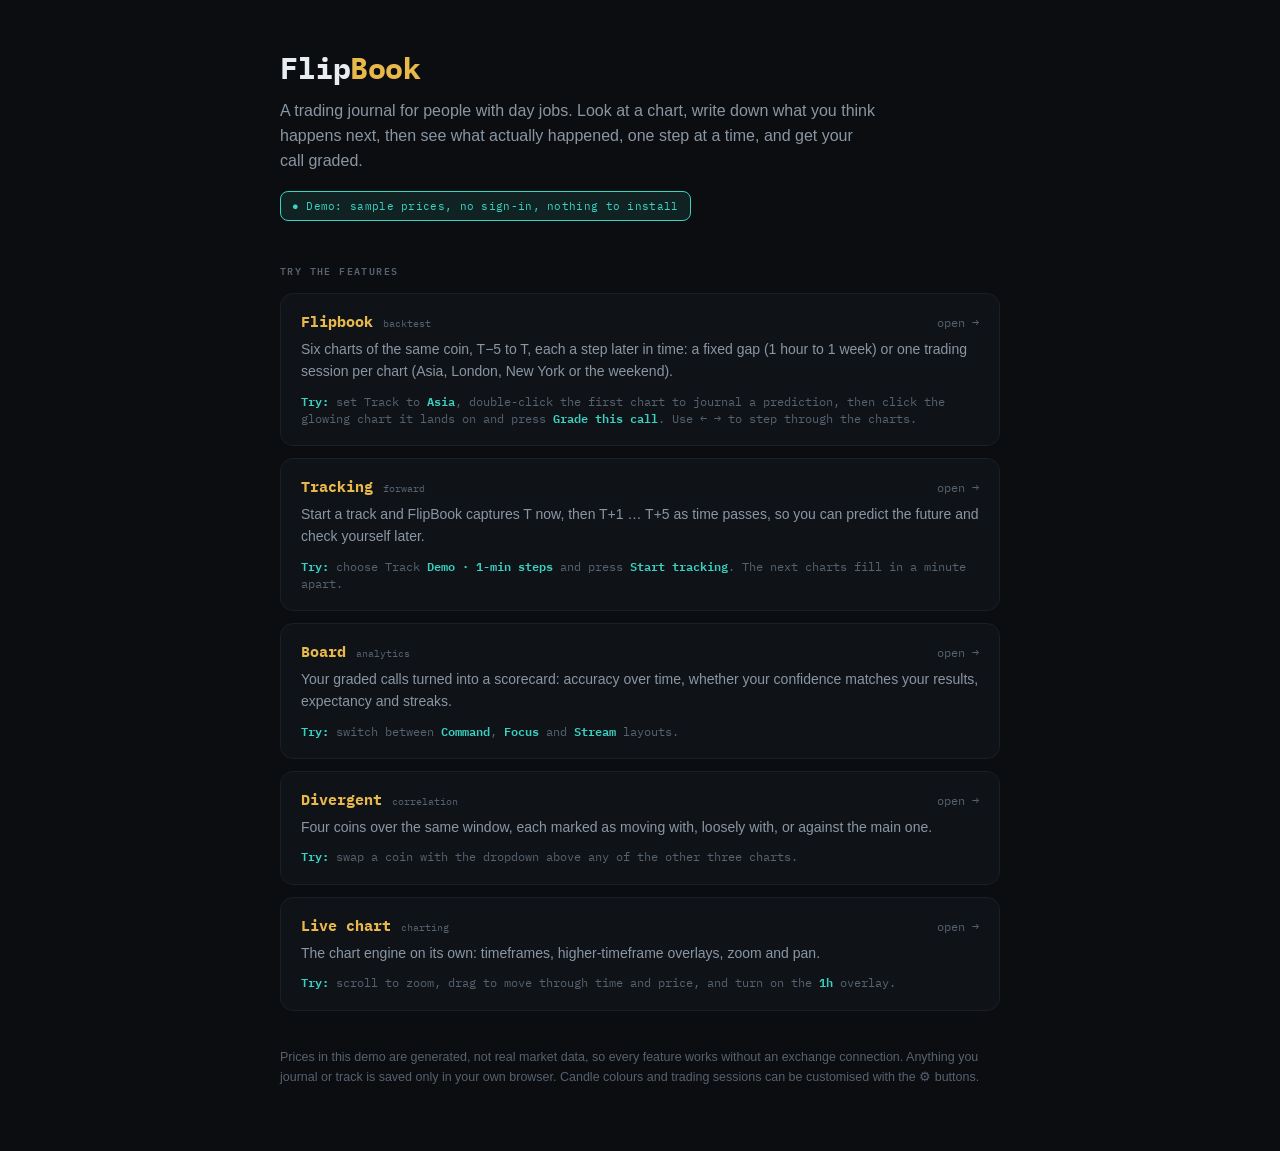
==== index.html @ 868aa477 "FlipBook demo: sample-data showcase of the app Co-Authored-By: Claude Opus 5.5 <noreply@anthropic.co" ====
<!DOCTYPE html>
<html lang="en">
<head>
<meta charset="UTF-8">
<meta name="viewport" content="width=device-width, initial-scale=1.0">
<title>FlipBook · demo</title>
<link rel="preconnect" href="https://fonts.googleapis.com">
<link rel="preconnect" href="https://fonts.gstatic.com" crossorigin>
<link href="https://fonts.googleapis.com/css2?family=IBM+Plex+Mono:wght@400;500;600;700&display=swap" rel="stylesheet">
<link rel="stylesheet" href="./lib/flipbook-tokens.css">
<style>
  * { margin: 0; padding: 0; box-sizing: border-box; }
  body { background: var(--bg); color: var(--ink); font-family: var(--sans); min-height: 100vh; }
  main { max-width: 760px; margin: 0 auto; padding: 48px 20px 64px; }
  .logo { font-family: var(--mono); font-size: 30px; font-weight: 700; letter-spacing: -0.5px; }
  .logo b { color: var(--amber); }
  .lede { margin-top: 12px; font-size: 16px; line-height: 1.55; color: var(--ink-dim); max-width: 600px; }
  .note { margin-top: 18px; display: inline-flex; gap: 8px; align-items: center; font-family: var(--mono); font-size: 11px; letter-spacing: .3px; color: var(--teal); background: var(--teal-soft); border: 1px solid var(--teal); border-radius: 8px; padding: 7px 11px; }
  h2 { margin: 40px 0 14px; font-family: var(--mono); font-size: 10px; letter-spacing: 1.4px; text-transform: uppercase; color: var(--ink-faint); font-weight: 600; }
  .cards { display: grid; gap: 12px; }
  a.card { display: block; text-decoration: none; color: inherit; background: var(--panel); border: 1px solid var(--panel-edge); border-radius: 13px; padding: 18px 20px; transition: border-color .15s, transform .15s; }
  a.card:hover { border-color: var(--amber); transform: translateY(-1px); }
  .card .top { display: flex; align-items: baseline; gap: 10px; }
  .card h3 { font-family: var(--mono); font-size: 15px; font-weight: 700; color: var(--amber); }
  .card .tag { font-family: var(--mono); font-size: 10px; color: var(--ink-faint); }
  .card .go { margin-left: auto; font-family: var(--mono); font-size: 12px; color: var(--ink-faint); }
  .card p { margin-top: 8px; font-size: 14px; line-height: 1.55; color: var(--ink-dim); }
  .card .try { margin-top: 10px; font-family: var(--mono); font-size: 11.5px; line-height: 1.5; color: var(--ink-faint); }
  .card .try b { color: var(--teal); font-weight: 600; }
  footer { margin-top: 36px; font-size: 12.5px; line-height: 1.6; color: var(--ink-faint); }
</style>
</head>
<body>
<main>
  <div class="logo">Flip<b>Book</b></div>
  <p class="lede">A trading journal for people with day jobs. Look at a chart, write down what you think happens next, then see what actually happened, one step at a time, and get your call graded.</p>
  <span class="note">● Demo: sample prices, no sign-in, nothing to install</span>

  <h2>Try the features</h2>
  <div class="cards">
    <a class="card" href="flipbook.html">
      <div class="top"><h3>Flipbook</h3><span class="tag">backtest</span><span class="go">open →</span></div>
      <p>Six charts of the same coin, T−5 to T, each a step later in time: a fixed gap (1 hour to 1 week) or one trading session per chart (Asia, London, New York or the weekend).</p>
      <p class="try"><b>Try:</b> set Track to <b>Asia</b>, double-click the first chart to journal a prediction, then click the glowing chart it lands on and press <b>Grade this call</b>. Use ← → to step through the charts.</p>
    </a>
    <a class="card" href="tracking.html">
      <div class="top"><h3>Tracking</h3><span class="tag">forward</span><span class="go">open →</span></div>
      <p>Start a track and FlipBook captures T now, then T+1 … T+5 as time passes, so you can predict the future and check yourself later.</p>
      <p class="try"><b>Try:</b> choose Track <b>Demo · 1-min steps</b> and press <b>Start tracking</b>. The next charts fill in a minute apart.</p>
    </a>
    <a class="card" href="dashboard.html">
      <div class="top"><h3>Board</h3><span class="tag">analytics</span><span class="go">open →</span></div>
      <p>Your graded calls turned into a scorecard: accuracy over time, whether your confidence matches your results, expectancy and streaks.</p>
      <p class="try"><b>Try:</b> switch between <b>Command</b>, <b>Focus</b> and <b>Stream</b> layouts.</p>
    </a>
    <a class="card" href="divergent.html">
      <div class="top"><h3>Divergent</h3><span class="tag">correlation</span><span class="go">open →</span></div>
      <p>Four coins over the same window, each marked as moving with, loosely with, or against the main one.</p>
      <p class="try"><b>Try:</b> swap a coin with the dropdown above any of the other three charts.</p>
    </a>
    <a class="card" href="engine-demo.html">
      <div class="top"><h3>Live chart</h3><span class="tag">charting</span><span class="go">open →</span></div>
      <p>The chart engine on its own: timeframes, higher-timeframe overlays, zoom and pan.</p>
      <p class="try"><b>Try:</b> scroll to zoom, drag to move through time and price, and turn on the <b>1h</b> overlay.</p>
    </a>
  </div>

  <footer>Prices in this demo are generated, not real market data, so every feature works without an exchange connection. Anything you journal or track is saved only in your own browser. Candle colours and trading sessions can be customised with the ⚙ buttons.</footer>
</main>
</body>
</html>
---- lib/flipbook-tokens.css ----
/* ============================================================================
   FlipBook · design tokens
   Single source of truth for the dark-terminal identity. Import once at the
   app root; every view reads these vars. Mirrors THEME in chart-engine.js.
     amber = signature / active   ·   teal = AI / hit / positive   ·   rose = miss
   ========================================================================== */
:root {
  /* surfaces */
  --bg:         #0b0d10;
  --panel:      #0f1318;
  --panel-2:    #11161c;
  --panel-edge: #1a2027;
  --line:       #262e37;
  --grid:       #161b21;

  /* ink */
  --ink:        #e8edf2;
  --ink-dim:    #8a96a3;
  --ink-faint:  #566270;

  /* accents */
  --amber:      #e8b84b;
  --amber-soft: rgba(232, 184, 75, 0.10);
  --teal:       #39d3c3;
  --teal-soft:  rgba(57, 211, 195, 0.10);
  --rose:       #e8584b;
  --rose-soft:  rgba(232, 88, 75, 0.10);

  /* candles */
  --candle-up:   #e8b84b;
  --candle-down: #e7e9ec;

  /* type */
  --mono: 'IBM Plex Mono', ui-monospace, 'SF Mono', Menlo, monospace;
  --sans: -apple-system, BlinkMacSystemFont, 'Helvetica Neue', Arial, sans-serif;

  /* shape */
  --radius:    12px;
  --radius-sm: 8px;
}
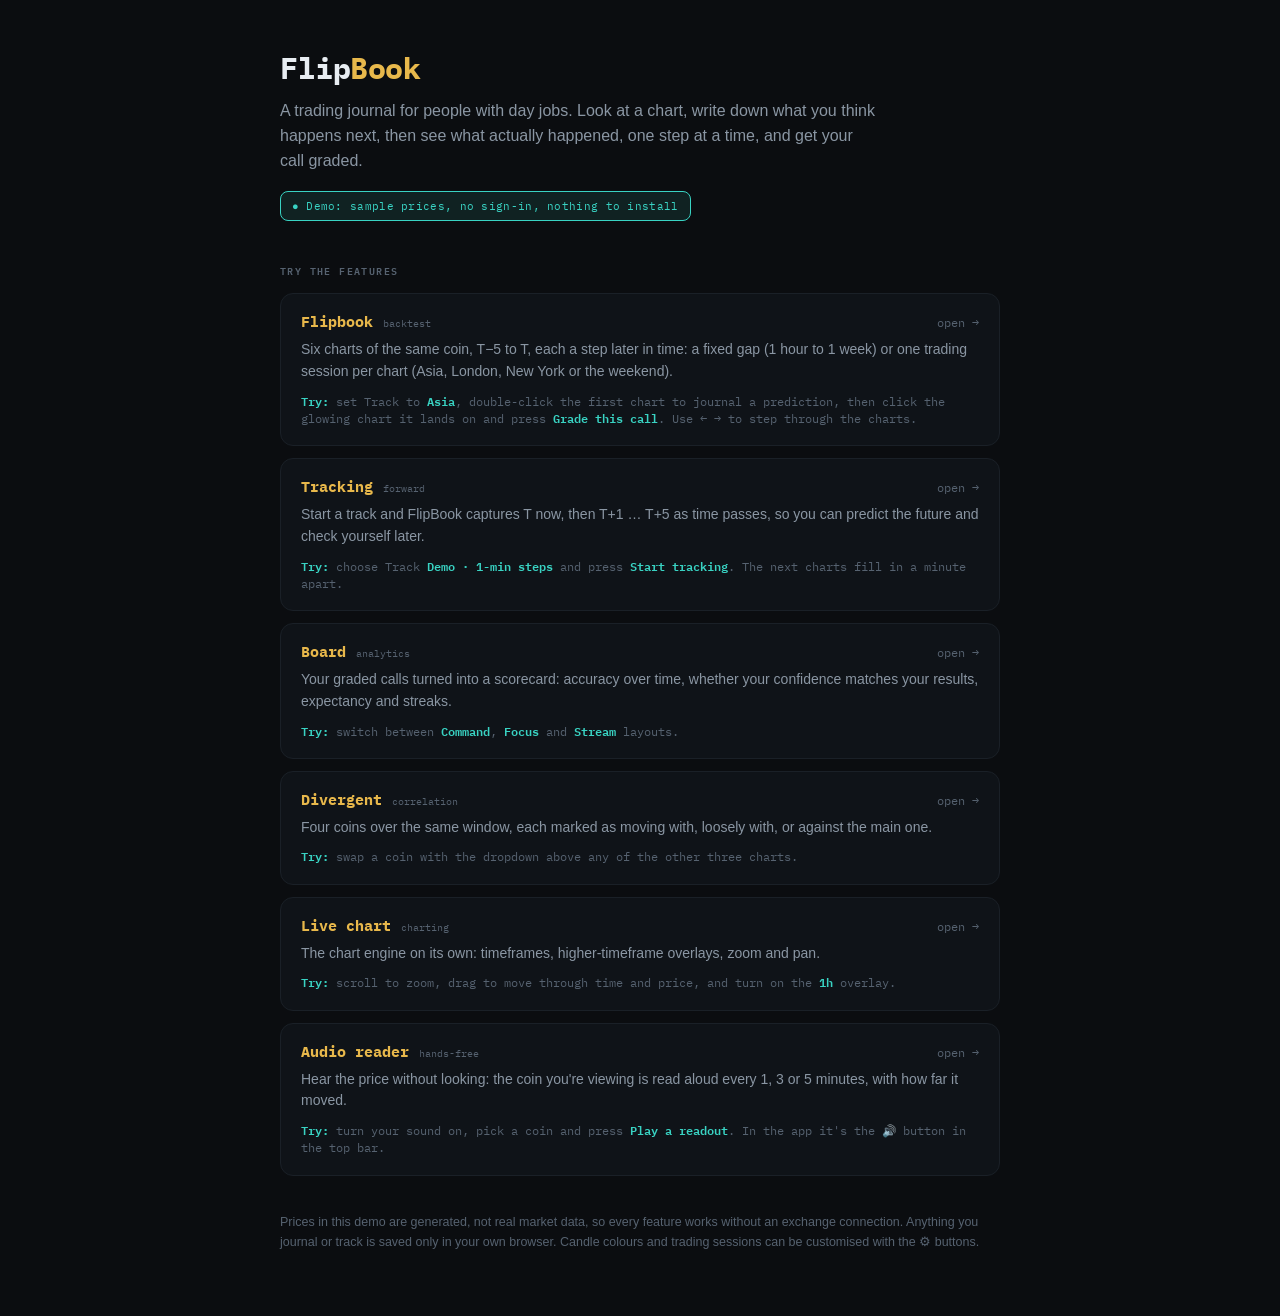
==== commit b64c3117: "Add the Audio reader tab and page; include the 🔊 price reader Rebuilt from flipbook-app with showcas" ====
--- a/index.html
+++ b/index.html
@@ -63,6 +63,11 @@
       <p>The chart engine on its own: timeframes, higher-timeframe overlays, zoom and pan.</p>
       <p class="try"><b>Try:</b> scroll to zoom, drag to move through time and price, and turn on the <b>1h</b> overlay.</p>
     </a>
+    <a class="card" href="audio.html">
+      <div class="top"><h3>Audio reader</h3><span class="tag">hands-free</span><span class="go">open →</span></div>
+      <p>Hear the price without looking: the coin you're viewing is read aloud every 1, 3 or 5 minutes, with how far it moved.</p>
+      <p class="try"><b>Try:</b> turn your sound on, pick a coin and press <b>Play a readout</b>. In the app it's the <b>🔊</b> button in the top bar.</p>
+    </a>
   </div>
 
   <footer>Prices in this demo are generated, not real market data, so every feature works without an exchange connection. Anything you journal or track is saved only in your own browser. Candle colours and trading sessions can be customised with the ⚙ buttons.</footer>
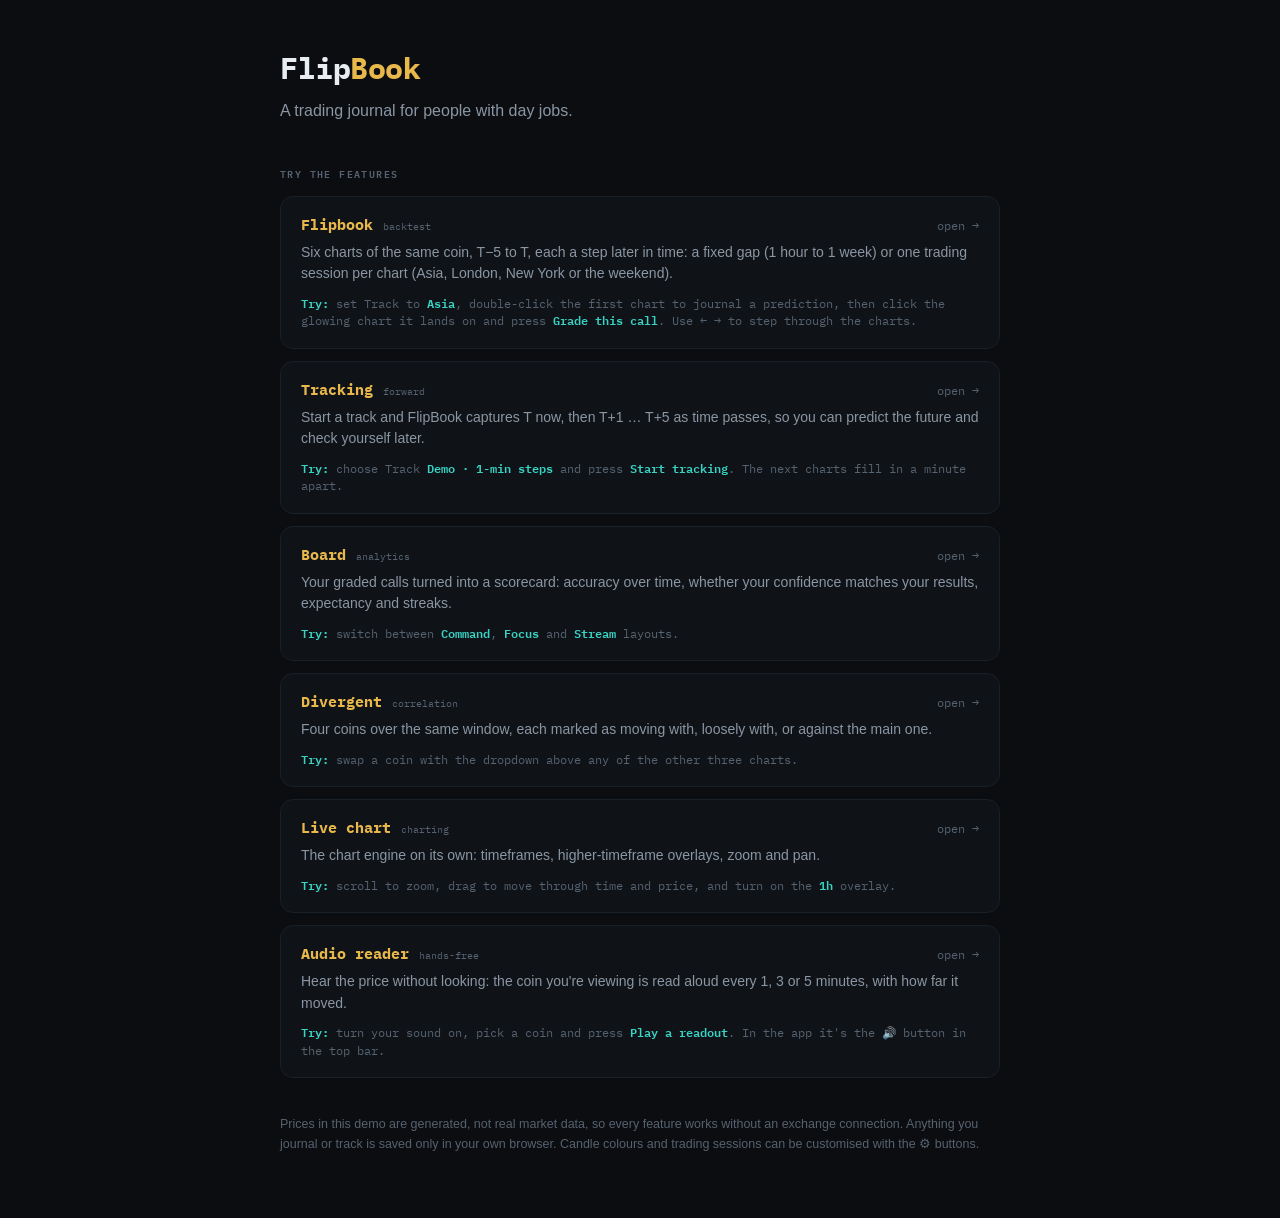
==== commit 4db297f6: "Landing: trim the intro to one line, drop the demo badge Co-Authored-By: Claude Opus 5.5 <noreply@an" ====
--- a/index.html
+++ b/index.html
@@ -15,7 +15,6 @@
   .logo { font-family: var(--mono); font-size: 30px; font-weight: 700; letter-spacing: -0.5px; }
   .logo b { color: var(--amber); }
   .lede { margin-top: 12px; font-size: 16px; line-height: 1.55; color: var(--ink-dim); max-width: 600px; }
-  .note { margin-top: 18px; display: inline-flex; gap: 8px; align-items: center; font-family: var(--mono); font-size: 11px; letter-spacing: .3px; color: var(--teal); background: var(--teal-soft); border: 1px solid var(--teal); border-radius: 8px; padding: 7px 11px; }
   h2 { margin: 40px 0 14px; font-family: var(--mono); font-size: 10px; letter-spacing: 1.4px; text-transform: uppercase; color: var(--ink-faint); font-weight: 600; }
   .cards { display: grid; gap: 12px; }
   a.card { display: block; text-decoration: none; color: inherit; background: var(--panel); border: 1px solid var(--panel-edge); border-radius: 13px; padding: 18px 20px; transition: border-color .15s, transform .15s; }
@@ -33,8 +32,7 @@
 <body>
 <main>
   <div class="logo">Flip<b>Book</b></div>
-  <p class="lede">A trading journal for people with day jobs. Look at a chart, write down what you think happens next, then see what actually happened, one step at a time, and get your call graded.</p>
-  <span class="note">● Demo: sample prices, no sign-in, nothing to install</span>
+  <p class="lede">A trading journal for people with day jobs.</p>
 
   <h2>Try the features</h2>
   <div class="cards">
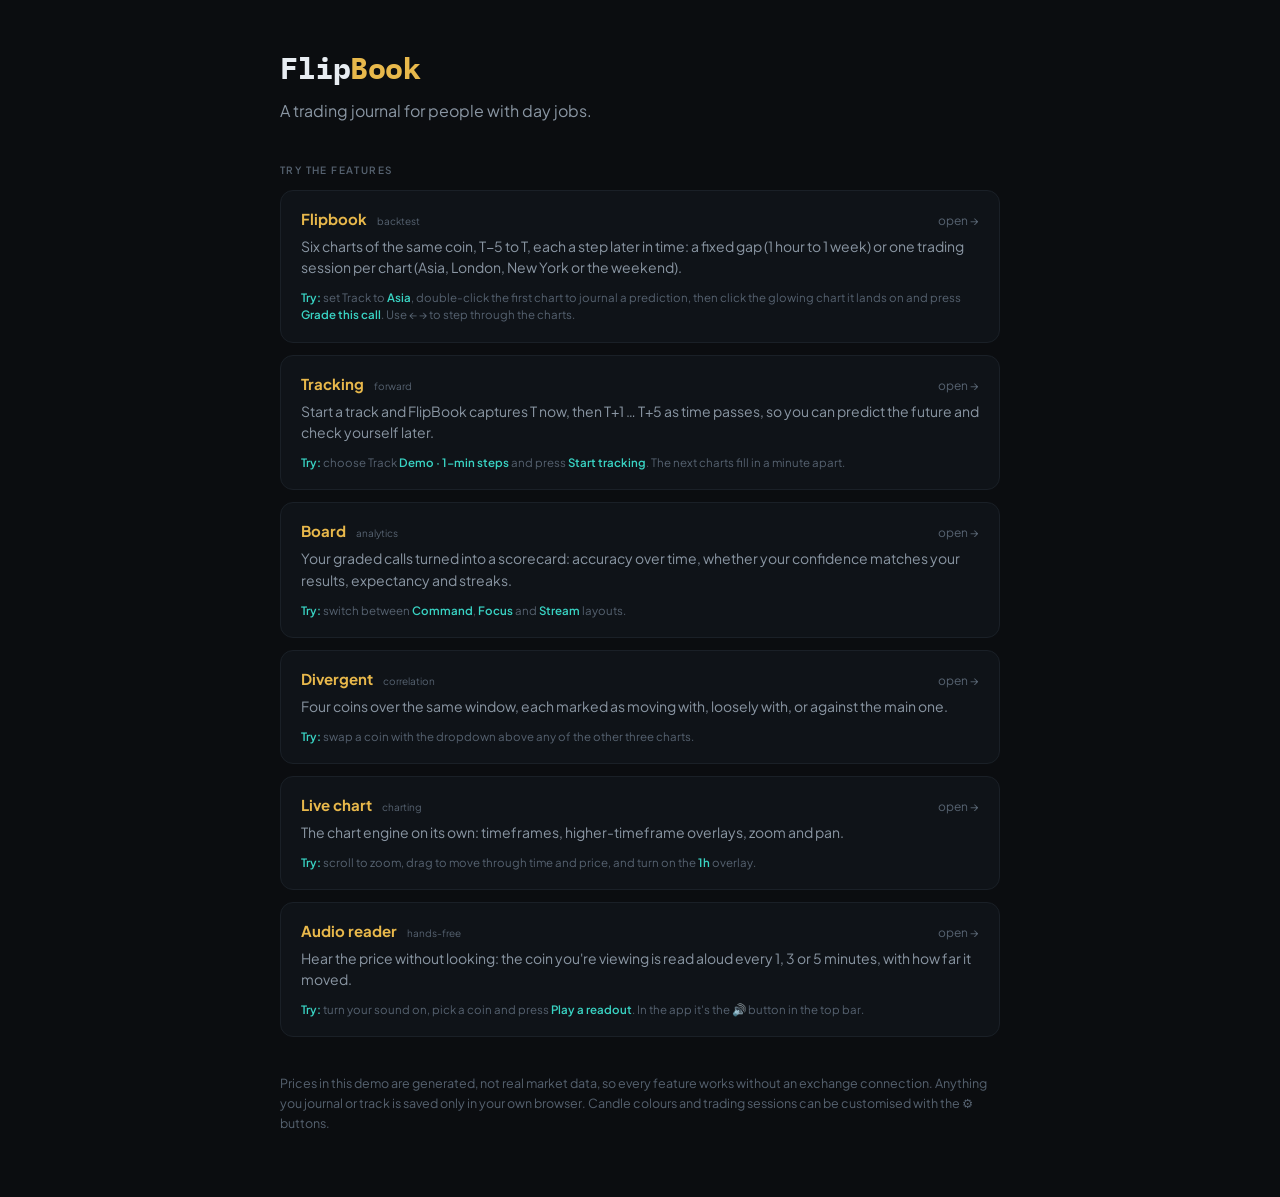
==== commit 12a90ea4: "New UI font (Plus Jakarta Sans), logo unchanged, tagline removed Co-Authored-By: Claude Opus 5.5 <no" ====
--- a/index.html
+++ b/index.html
@@ -6,13 +6,13 @@
 <title>FlipBook · demo</title>
 <link rel="preconnect" href="https://fonts.googleapis.com">
 <link rel="preconnect" href="https://fonts.gstatic.com" crossorigin>
-<link href="https://fonts.googleapis.com/css2?family=IBM+Plex+Mono:wght@400;500;600;700&display=swap" rel="stylesheet">
+<link href="https://fonts.googleapis.com/css2?family=Plus+Jakarta+Sans:wght@400;500;600;700&family=IBM+Plex+Mono:wght@700&display=swap" rel="stylesheet">
 <link rel="stylesheet" href="./lib/flipbook-tokens.css">
 <style>
   * { margin: 0; padding: 0; box-sizing: border-box; }
   body { background: var(--bg); color: var(--ink); font-family: var(--sans); min-height: 100vh; }
   main { max-width: 760px; margin: 0 auto; padding: 48px 20px 64px; }
-  .logo { font-family: var(--mono); font-size: 30px; font-weight: 700; letter-spacing: -0.5px; }
+  .logo { font-family: var(--logo); font-size: 30px; font-weight: 700; letter-spacing: -0.5px; }
   .logo b { color: var(--amber); }
   .lede { margin-top: 12px; font-size: 16px; line-height: 1.55; color: var(--ink-dim); max-width: 600px; }
   h2 { margin: 40px 0 14px; font-family: var(--mono); font-size: 10px; letter-spacing: 1.4px; text-transform: uppercase; color: var(--ink-faint); font-weight: 600; }
--- a/lib/flipbook-tokens.css
+++ b/lib/flipbook-tokens.css
@@ -31,10 +31,14 @@
   --candle-down: #e7e9ec;
 
   /* type */
-  --mono: 'IBM Plex Mono', ui-monospace, 'SF Mono', Menlo, monospace;
-  --sans: -apple-system, BlinkMacSystemFont, 'Helvetica Neue', Arial, sans-serif;
+  --sans: 'Plus Jakarta Sans', system-ui, -apple-system, 'Segoe UI', Arial, sans-serif;
+  --mono: var(--sans);   /* labels & figures share the UI face */
+  --logo: 'IBM Plex Mono', ui-monospace, 'SF Mono', Menlo, monospace;
 
   /* shape */
   --radius:    12px;
   --radius-sm: 8px;
 }
+
+/* form controls follow the page font unless a view sets one */
+:where(button, input, select, textarea) { font-family: inherit; }
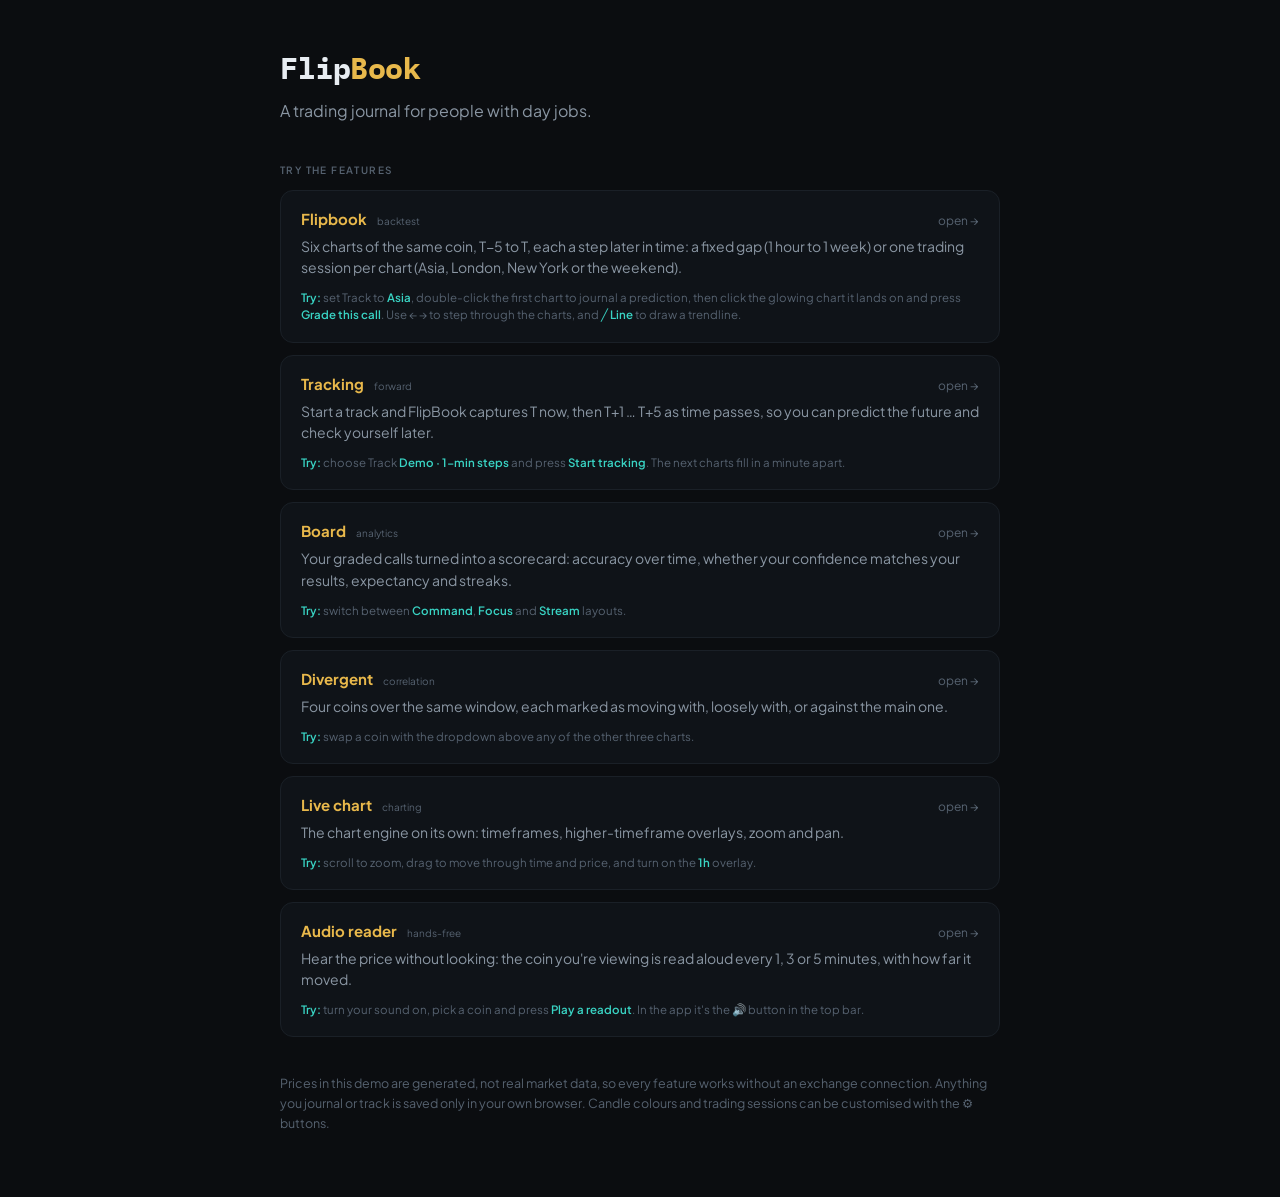
==== commit f5b9a7da: "Flipbook: large chart + 2×3 grid, trendlines Co-Authored-By: Claude Opus 5.5 <noreply@anthropic.com>" ====
--- a/index.html
+++ b/index.html
@@ -39,7 +39,7 @@
     <a class="card" href="flipbook.html">
       <div class="top"><h3>Flipbook</h3><span class="tag">backtest</span><span class="go">open →</span></div>
       <p>Six charts of the same coin, T−5 to T, each a step later in time: a fixed gap (1 hour to 1 week) or one trading session per chart (Asia, London, New York or the weekend).</p>
-      <p class="try"><b>Try:</b> set Track to <b>Asia</b>, double-click the first chart to journal a prediction, then click the glowing chart it lands on and press <b>Grade this call</b>. Use ← → to step through the charts.</p>
+      <p class="try"><b>Try:</b> set Track to <b>Asia</b>, double-click the first chart to journal a prediction, then click the glowing chart it lands on and press <b>Grade this call</b>. Use ← → to step through the charts, and <b>╱ Line</b> to draw a trendline.</p>
     </a>
     <a class="card" href="tracking.html">
       <div class="top"><h3>Tracking</h3><span class="tag">forward</span><span class="go">open →</span></div>
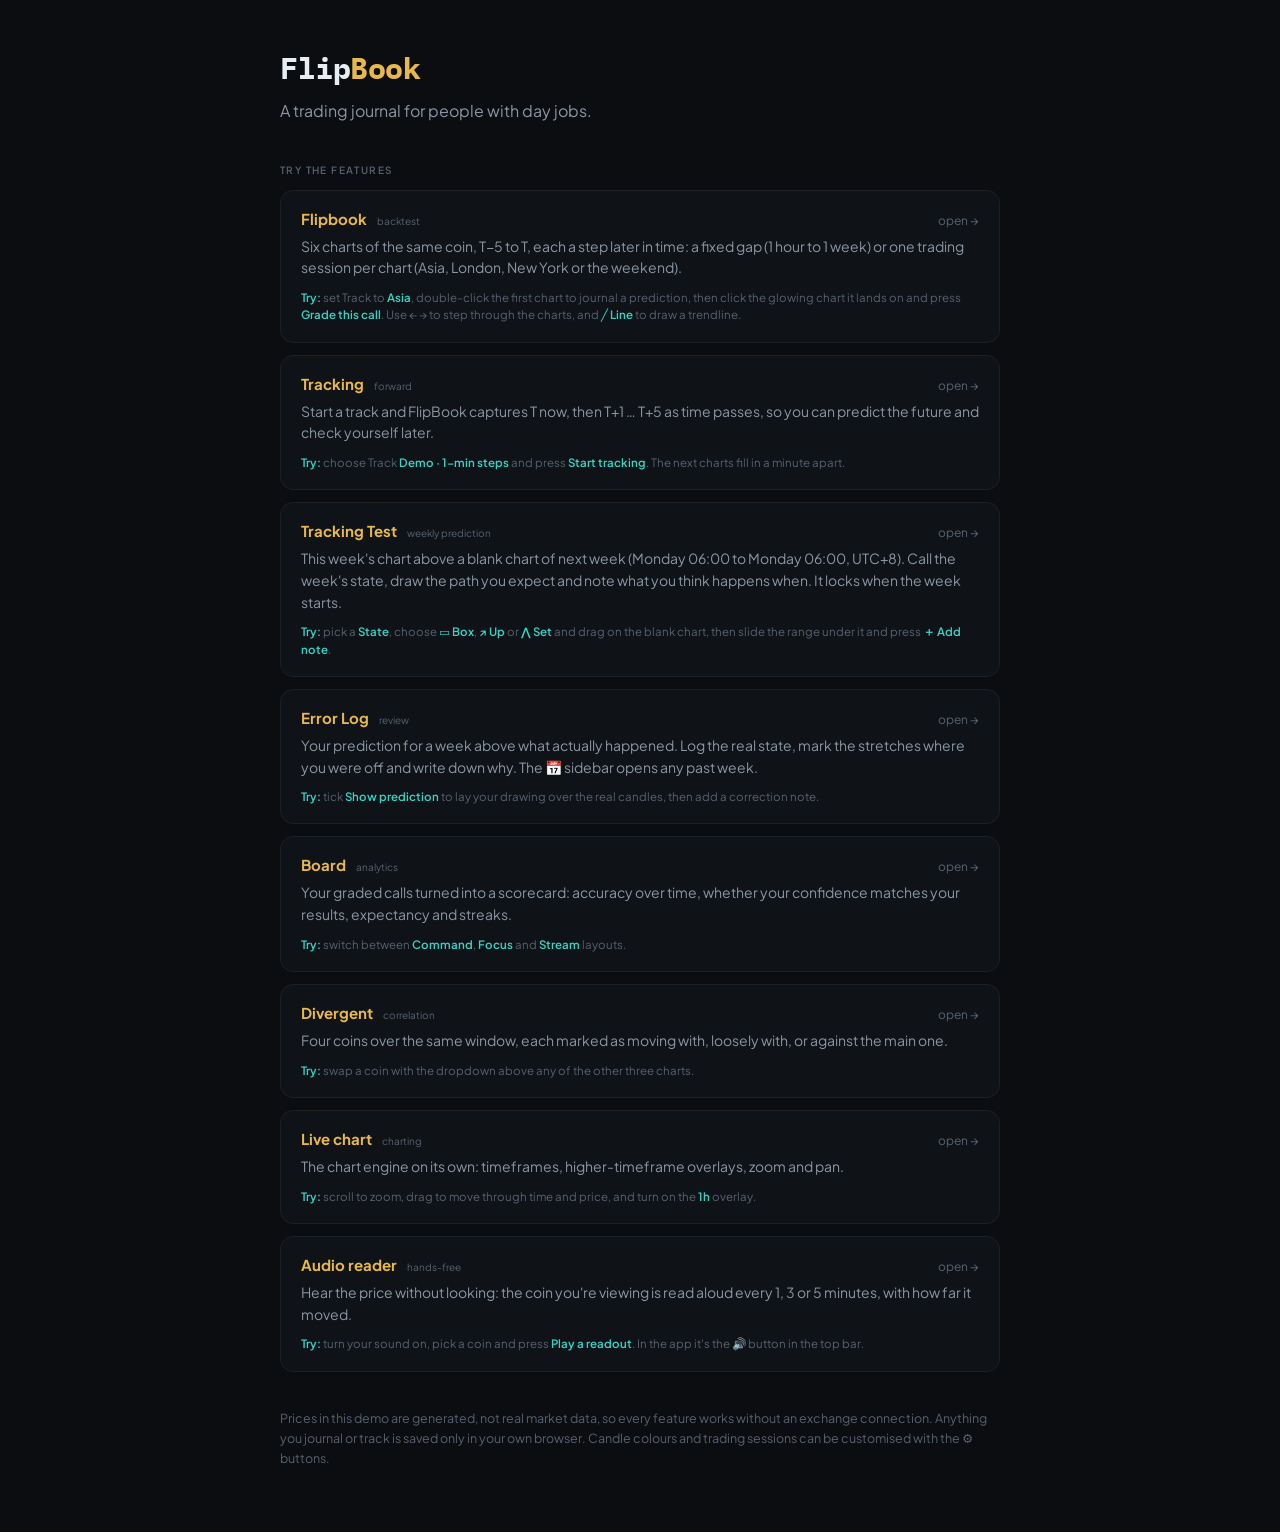
==== commit 334066d5: "Add Tracking Test and Error Log tabs Co-Authored-By: Claude Opus 5.5 <noreply@anthropic.com> Claude-" ====
--- a/index.html
+++ b/index.html
@@ -46,6 +46,16 @@
       <p>Start a track and FlipBook captures T now, then T+1 … T+5 as time passes, so you can predict the future and check yourself later.</p>
       <p class="try"><b>Try:</b> choose Track <b>Demo · 1-min steps</b> and press <b>Start tracking</b>. The next charts fill in a minute apart.</p>
     </a>
+    <a class="card" href="tracking-test.html">
+      <div class="top"><h3>Tracking Test</h3><span class="tag">weekly prediction</span><span class="go">open →</span></div>
+      <p>This week's chart above a blank chart of next week (Monday 06:00 to Monday 06:00, UTC+8). Call the week's state, draw the path you expect and note what you think happens when. It locks when the week starts.</p>
+      <p class="try"><b>Try:</b> pick a <b>State</b>, choose <b>▭ Box</b>, <b>↗ Up</b> or <b>⋀ Set</b> and drag on the blank chart, then slide the range under it and press <b>＋ Add note</b>.</p>
+    </a>
+    <a class="card" href="error-log.html">
+      <div class="top"><h3>Error Log</h3><span class="tag">review</span><span class="go">open →</span></div>
+      <p>Your prediction for a week above what actually happened. Log the real state, mark the stretches where you were off and write down why. The 📅 sidebar opens any past week.</p>
+      <p class="try"><b>Try:</b> tick <b>Show prediction</b> to lay your drawing over the real candles, then add a correction note.</p>
+    </a>
     <a class="card" href="dashboard.html">
       <div class="top"><h3>Board</h3><span class="tag">analytics</span><span class="go">open →</span></div>
       <p>Your graded calls turned into a scorecard: accuracy over time, whether your confidence matches your results, expectancy and streaks.</p>
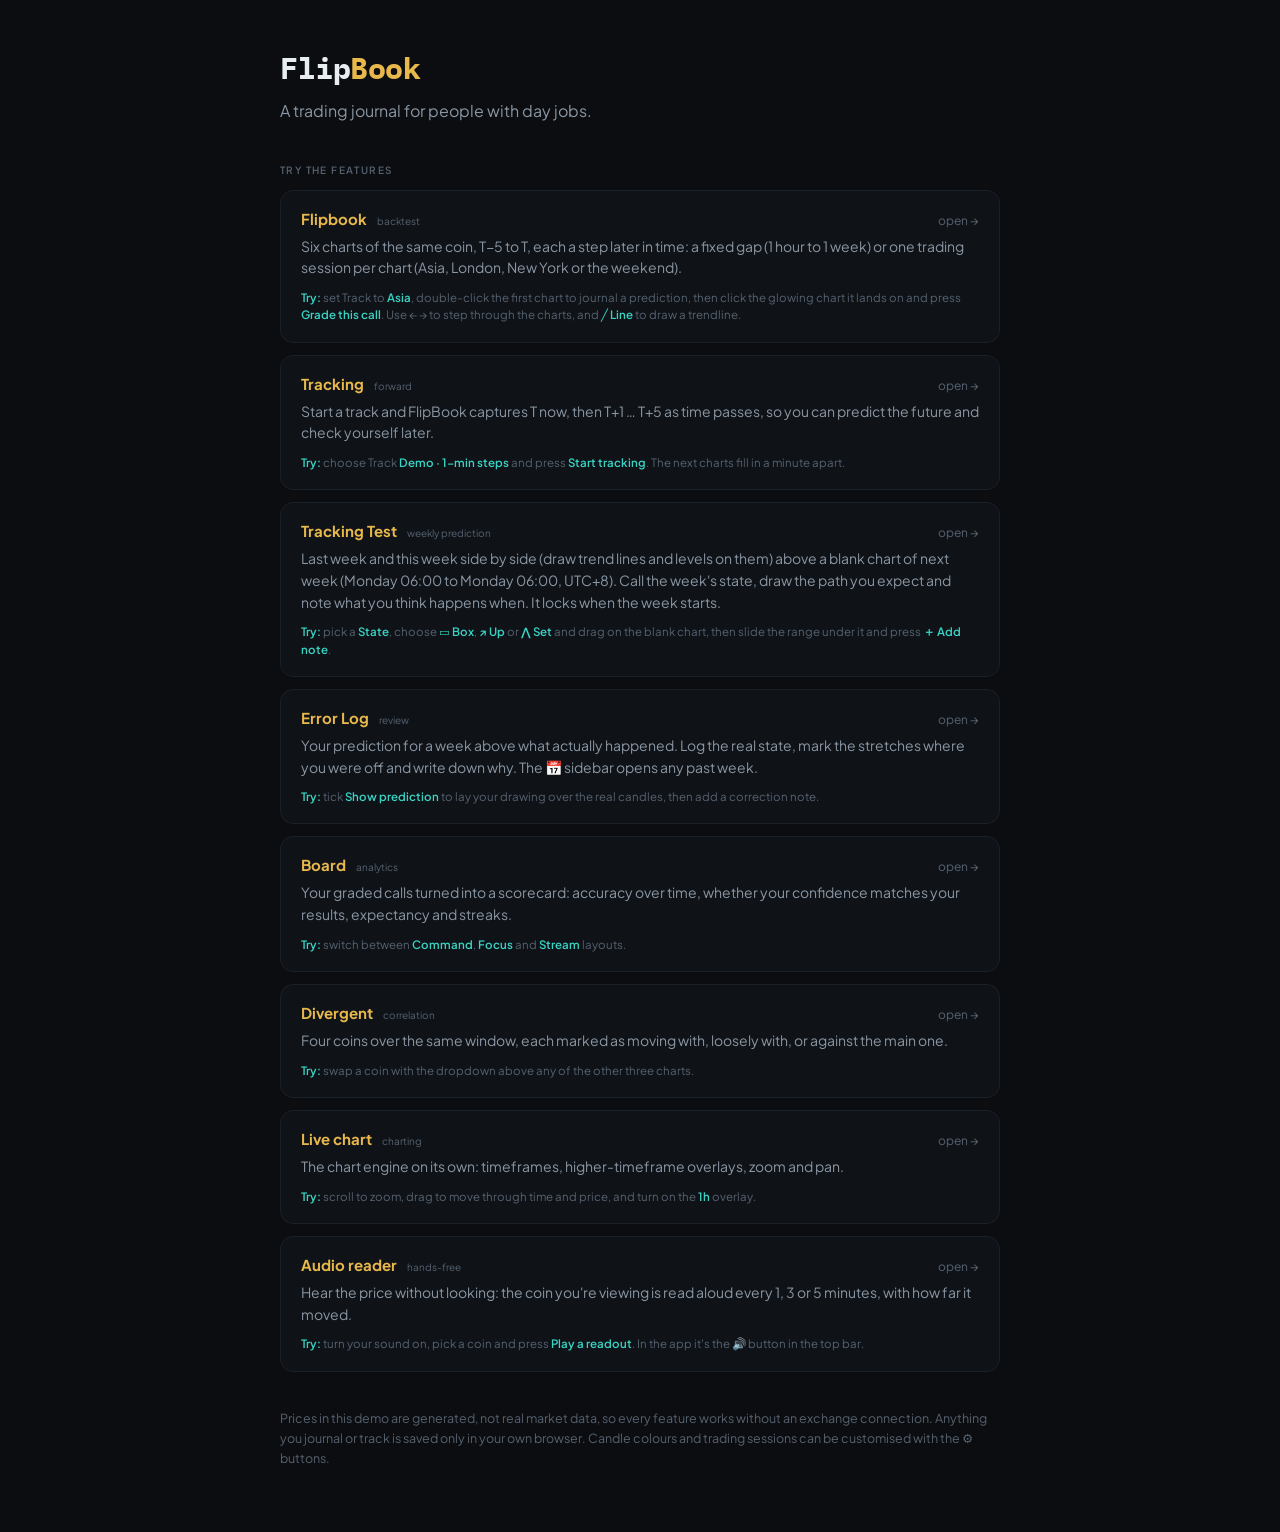
==== commit 02d6d112: "Tracking Test: last week | this week, trend lines and levels Co-Authored-By: Claude Opus 5.5 <norepl" ====
--- a/index.html
+++ b/index.html
@@ -48,7 +48,7 @@
     </a>
     <a class="card" href="tracking-test.html">
       <div class="top"><h3>Tracking Test</h3><span class="tag">weekly prediction</span><span class="go">open →</span></div>
-      <p>This week's chart above a blank chart of next week (Monday 06:00 to Monday 06:00, UTC+8). Call the week's state, draw the path you expect and note what you think happens when. It locks when the week starts.</p>
+      <p>Last week and this week side by side (draw trend lines and levels on them) above a blank chart of next week (Monday 06:00 to Monday 06:00, UTC+8). Call the week's state, draw the path you expect and note what you think happens when. It locks when the week starts.</p>
       <p class="try"><b>Try:</b> pick a <b>State</b>, choose <b>▭ Box</b>, <b>↗ Up</b> or <b>⋀ Set</b> and drag on the blank chart, then slide the range under it and press <b>＋ Add note</b>.</p>
     </a>
     <a class="card" href="error-log.html">
